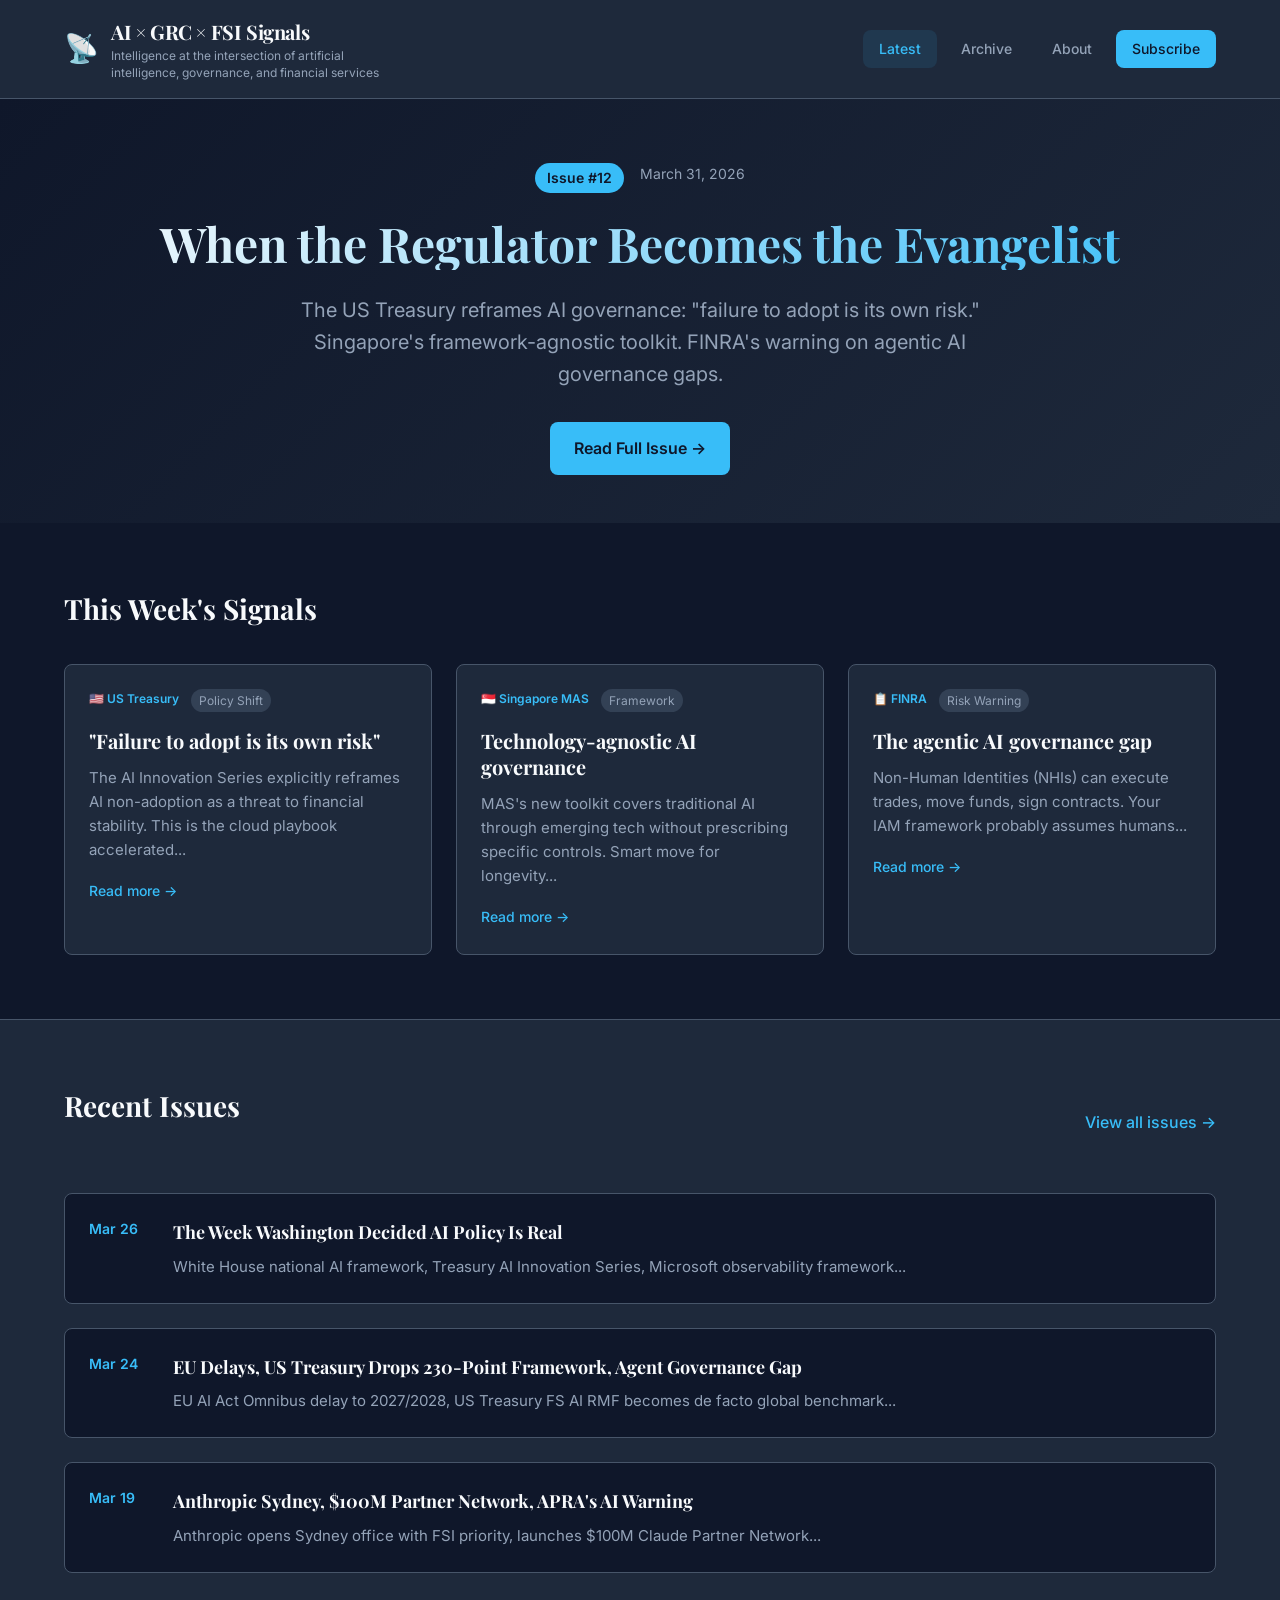
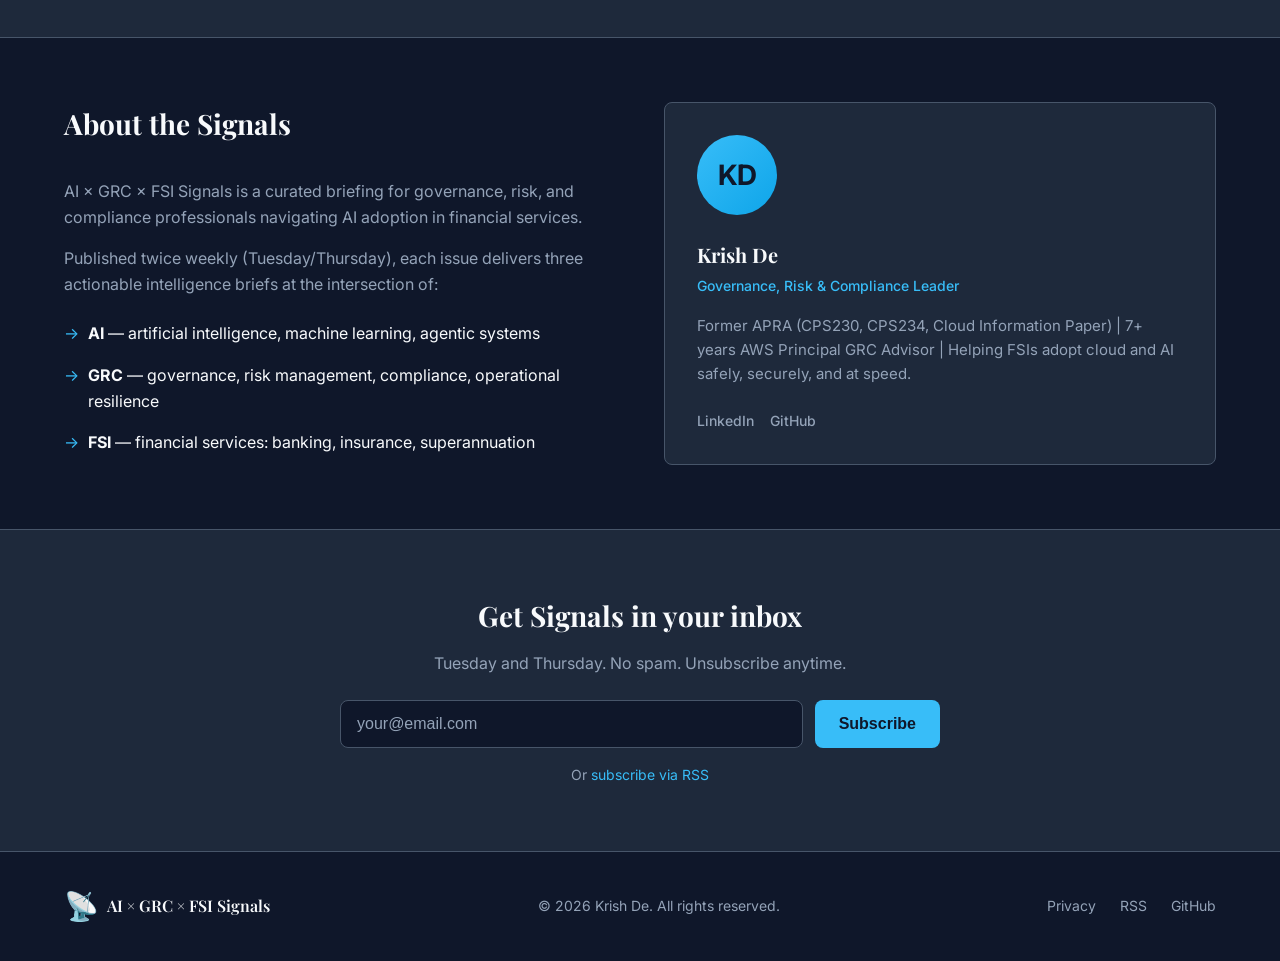
==== index.html @ a0c3f24d "Initial website deploy" ====
<!DOCTYPE html>
<html lang="en">
<head>
    <meta charset="UTF-8">
    <meta name="viewport" content="width=device-width, initial-scale=1.0">
    <title>AI × GRC × FSI Signals</title>
    <link rel="stylesheet" href="styles.css">
    <link rel="preconnect" href="https://fonts.googleapis.com">
    <link rel="preconnect" href="https://fonts.gstatic.com" crossorigin>
    <link href="https://fonts.googleapis.com/css2?family=Inter:wght@300;400;500;600;700&family=Playfair+Display:wght@600;700&display=swap" rel="stylesheet">
</head>
<body>
    <header class="site-header">
        <div class="container">
            <div class="brand">
                <span class="brand-icon">📡</span>
                <div class="brand-text">
                    <h1 class="brand-title">AI × GRC × FSI Signals</h1>
                    <p class="brand-tagline">Intelligence at the intersection of artificial intelligence, governance, and financial services</p>
                </div>
            </div>
            <nav class="site-nav">
                <a href="#latest" class="nav-link active">Latest</a>
                <a href="#archive" class="nav-link">Archive</a>
                <a href="#about" class="nav-link">About</a>
                <a href="#subscribe" class="nav-link nav-cta">Subscribe</a>
            </nav>
        </div>
    </header>

    <main>
        <!-- Hero / Latest Issue -->
        <section id="latest" class="hero">
            <div class="container">
                <div class="issue-badge">
                    <span class="issue-number">Issue #12</span>
                    <span class="issue-date">March 31, 2026</span>
                </div>
                <h2 class="hero-title">When the Regulator Becomes the Evangelist</h2>
                <p class="hero-summary">The US Treasury reframes AI governance: "failure to adopt is its own risk." Singapore's framework-agnostic toolkit. FINRA's warning on agentic AI governance gaps.</p>
                <a href="issues/2026-03-31.html" class="btn btn-primary">Read Full Issue →</a>
            </div>
        </section>

        <!-- Signal Grid -->
        <section class="signal-grid">
            <div class="container">
                <h3 class="section-title">This Week's Signals</h3>
                <div class="signals">
                    <article class="signal-card">
                        <div class="signal-meta">
                            <span class="signal-source">🇺🇸 US Treasury</span>
                            <span class="signal-type">Policy Shift</span>
                        </div>
                        <h4 class="signal-title">"Failure to adopt is its own risk"</h4>
                        <p class="signal-preview">The AI Innovation Series explicitly reframes AI non-adoption as a threat to financial stability. This is the cloud playbook accelerated...</p>
                        <a href="issues/2026-03-31.html#signal-1" class="signal-link">Read more →</a>
                    </article>

                    <article class="signal-card">
                        <div class="signal-meta">
                            <span class="signal-source">🇸🇬 Singapore MAS</span>
                            <span class="signal-type">Framework</span>
                        </div>
                        <h4 class="signal-title">Technology-agnostic AI governance</h4>
                        <p class="signal-preview">MAS's new toolkit covers traditional AI through emerging tech without prescribing specific controls. Smart move for longevity...</p>
                        <a href="issues/2026-03-31.html#signal-2" class="signal-link">Read more →</a>
                    </article>

                    <article class="signal-card">
                        <div class="signal-meta">
                            <span class="signal-source">📋 FINRA</span>
                            <span class="signal-type">Risk Warning</span>
                        </div>
                        <h4 class="signal-title">The agentic AI governance gap</h4>
                        <p class="signal-preview">Non-Human Identities (NHIs) can execute trades, move funds, sign contracts. Your IAM framework probably assumes humans...</p>
                        <a href="issues/2026-03-31.html#signal-3" class="signal-link">Read more →</a>
                    </article>
                </div>
            </div>
        </section>

        <!-- Archive Preview -->
        <section id="archive" class="archive-preview">
            <div class="container">
                <div class="section-header">
                    <h3 class="section-title">Recent Issues</h3>
                    <a href="archive.html" class="link-all">View all issues →</a>
                </div>
                <div class="issue-list">
                    <article class="issue-item">
                        <div class="issue-date-compact">Mar 26</div>
                        <div class="issue-content">
                            <h4><a href="issues/2026-03-26.html">The Week Washington Decided AI Policy Is Real</a></h4>
                            <p>White House national AI framework, Treasury AI Innovation Series, Microsoft observability framework...</p>
                        </div>
                    </article>
                    <article class="issue-item">
                        <div class="issue-date-compact">Mar 24</div>
                        <div class="issue-content">
                            <h4><a href="issues/2026-03-24.html">EU Delays, US Treasury Drops 230-Point Framework, Agent Governance Gap</a></h4>
                            <p>EU AI Act Omnibus delay to 2027/2028, US Treasury FS AI RMF becomes de facto global benchmark...</p>
                        </div>
                    </article>
                    <article class="issue-item">
                        <div class="issue-date-compact">Mar 19</div>
                        <div class="issue-content">
                            <h4><a href="issues/2026-03-19.html">Anthropic Sydney, $100M Partner Network, APRA's AI Warning</a></h4>
                            <p>Anthropic opens Sydney office with FSI priority, launches $100M Claude Partner Network...</p>
                        </div>
                    </article>
                </div>
            </div>
        </section>

        <!-- About / Author -->
        <section id="about" class="about">
            <div class="container">
                <div class="about-grid">
                    <div class="about-content">
                        <h3 class="section-title">About the Signals</h3>
                        <p>AI × GRC × FSI Signals is a curated briefing for governance, risk, and compliance professionals navigating AI adoption in financial services.</p>
                        <p>Published twice weekly (Tuesday/Thursday), each issue delivers three actionable intelligence briefs at the intersection of:</p>
                        <ul class="about-list">
                            <li><strong>AI</strong> — artificial intelligence, machine learning, agentic systems</li>
                            <li><strong>GRC</strong> — governance, risk management, compliance, operational resilience</li>
                            <li><strong>FSI</strong> — financial services: banking, insurance, superannuation</li>
                        </ul>
                    </div>
                    <div class="author-card">
                        <div class="author-avatar">KD</div>
                        <div class="author-info">
                            <h4 class="author-name">Krish De</h4>
                            <p class="author-title">Governance, Risk & Compliance Leader</p>
                            <p class="author-bio">Former APRA (CPS230, CPS234, Cloud Information Paper) | 7+ years AWS Principal GRC Advisor | Helping FSIs adopt cloud and AI safely, securely, and at speed.</p>
                            <div class="author-links">
                                <a href="https://linkedin.com/in/krishde" class="social-link">LinkedIn</a>
                                <a href="https://github.com/kdeath83" class="social-link">GitHub</a>
                            </div>
                        </div>
                    </div>
                </div>
            </div>
        </section>

        <!-- Subscribe -->
        <section id="subscribe" class="subscribe">
            <div class="container">
                <div class="subscribe-box">
                    <h3 class="subscribe-title">Get Signals in your inbox</h3>
                    <p class="subscribe-text">Tuesday and Thursday. No spam. Unsubscribe anytime.</p>
                    <form class="subscribe-form" action="https://buttondown.email/api/emails/embed-subscribe/YOUR_NEWSLETTER" method="post" target="popupwindow">
                        <input type="email" name="email" placeholder="your@email.com" required class="subscribe-input">
                        <button type="submit" class="btn btn-primary">Subscribe</button>
                    </form>
                    <p class="subscribe-note">Or <a href="feed.xml">subscribe via RSS</a></p>
                </div>
            </div>
        </section>
    </main>

    <footer class="site-footer">
        <div class="container">
            <div class="footer-content">
                <div class="footer-brand">
                    <span class="brand-icon">📡</span>
                    <span class="footer-title">AI × GRC × FSI Signals</span>
                </div>
                <p class="footer-text">© 2026 Krish De. All rights reserved.</p>
                <div class="footer-links">
                    <a href="privacy.html">Privacy</a>
                    <a href="feed.xml">RSS</a>
                    <a href="https://github.com/kdeath83/AI-GRC-FSI-Signals-">GitHub</a>
                </div>
            </div>
        </div>
    </footer>

    <script src="script.js"></script>
</body>
</html>
---- styles.css ----
/* ===== CSS Variables ===== */
:root {
    --color-bg: #0f172a;
    --color-bg-elevated: #1e293b;
    --color-bg-card: #334155;
    --color-text: #f8fafc;
    --color-text-muted: #94a3b8;
    --color-accent: #38bdf8;
    --color-accent-hover: #0ea5e9;
    --color-border: #475569;
    --font-sans: 'Inter', -apple-system, BlinkMacSystemFont, sans-serif;
    --font-serif: 'Playfair Display', Georgia, serif;
    --radius: 8px;
    --shadow: 0 4px 6px -1px rgba(0, 0, 0, 0.3);
    --shadow-lg: 0 10px 15px -3px rgba(0, 0, 0, 0.4);
}

/* ===== Reset ===== */
*, *::before, *::after {
    box-sizing: border-box;
    margin: 0;
    padding: 0;
}

html {
    scroll-behavior: smooth;
}

body {
    font-family: var(--font-sans);
    background: var(--color-bg);
    color: var(--color-text);
    line-height: 1.6;
    min-height: 100vh;
}

.container {
    max-width: 1200px;
    margin: 0 auto;
    padding: 0 1.5rem;
}

/* ===== Header ===== */
.site-header {
    background: var(--color-bg-elevated);
    border-bottom: 1px solid var(--color-border);
    padding: 1rem 0;
    position: sticky;
    top: 0;
    z-index: 100;
}

.site-header .container {
    display: flex;
    align-items: center;
    justify-content: space-between;
}

.brand {
    display: flex;
    align-items: center;
    gap: 0.75rem;
}

.brand-icon {
    font-size: 1.75rem;
}

.brand-title {
    font-family: var(--font-serif);
    font-size: 1.25rem;
    font-weight: 700;
    letter-spacing: -0.02em;
}

.brand-tagline {
    font-size: 0.75rem;
    color: var(--color-text-muted);
    max-width: 300px;
    line-height: 1.4;
}

.site-nav {
    display: flex;
    gap: 0.5rem;
}

.nav-link {
    color: var(--color-text-muted);
    text-decoration: none;
    padding: 0.5rem 1rem;
    border-radius: var(--radius);
    font-size: 0.875rem;
    font-weight: 500;
    transition: all 0.2s;
}

.nav-link:hover {
    color: var(--color-text);
    background: var(--color-bg-card);
}

.nav-link.active {
    color: var(--color-accent);
    background: rgba(56, 189, 248, 0.1);
}

.nav-cta {
    background: var(--color-accent);
    color: var(--color-bg);
}

.nav-cta:hover {
    background: var(--color-accent-hover);
    color: var(--color-bg);
}

/* ===== Hero ===== */
.hero {
    padding: 4rem 0 3rem;
    background: linear-gradient(135deg, var(--color-bg) 0%, var(--color-bg-elevated) 100%);
    text-align: center;
}

.issue-badge {
    display: inline-flex;
    gap: 1rem;
    margin-bottom: 1.5rem;
    font-size: 0.875rem;
}

.issue-number {
    background: var(--color-accent);
    color: var(--color-bg);
    padding: 0.25rem 0.75rem;
    border-radius: 9999px;
    font-weight: 600;
}

.issue-date {
    color: var(--color-text-muted);
}

.hero-title {
    font-family: var(--font-serif);
    font-size: 3rem;
    font-weight: 700;
    line-height: 1.1;
    margin-bottom: 1.5rem;
    background: linear-gradient(135deg, var(--color-text) 0%, var(--color-accent) 100%);
    -webkit-background-clip: text;
    -webkit-text-fill-color: transparent;
    background-clip: text;
}

.hero-summary {
    font-size: 1.25rem;
    color: var(--color-text-muted);
    max-width: 700px;
    margin: 0 auto 2rem;
}

/* ===== Buttons ===== */
.btn {
    display: inline-flex;
    align-items: center;
    gap: 0.5rem;
    padding: 0.875rem 1.5rem;
    border-radius: var(--radius);
    font-weight: 600;
    text-decoration: none;
    transition: all 0.2s;
    border: none;
    cursor: pointer;
    font-size: 1rem;
}

.btn-primary {
    background: var(--color-accent);
    color: var(--color-bg);
}

.btn-primary:hover {
    background: var(--color-accent-hover);
    transform: translateY(-2px);
}

/* ===== Signal Grid ===== */
.signal-grid {
    padding: 4rem 0;
}

.section-title {
    font-family: var(--font-serif);
    font-size: 1.75rem;
    margin-bottom: 2rem;
}

.signals {
    display: grid;
    grid-template-columns: repeat(auto-fit, minmax(320px, 1fr));
    gap: 1.5rem;
}

.signal-card {
    background: var(--color-bg-elevated);
    border: 1px solid var(--color-border);
    border-radius: var(--radius);
    padding: 1.5rem;
    transition: all 0.3s;
}

.signal-card:hover {
    transform: translateY(-4px);
    box-shadow: var(--shadow-lg);
    border-color: var(--color-accent);
}

.signal-meta {
    display: flex;
    gap: 0.75rem;
    margin-bottom: 1rem;
}

.signal-source {
    font-size: 0.75rem;
    font-weight: 600;
    color: var(--color-accent);
}

.signal-type {
    font-size: 0.75rem;
    background: var(--color-bg-card);
    color: var(--color-text-muted);
    padding: 0.125rem 0.5rem;
    border-radius: 9999px;
}

.signal-title {
    font-family: var(--font-serif);
    font-size: 1.25rem;
    margin-bottom: 0.75rem;
    line-height: 1.3;
}

.signal-preview {
    color: var(--color-text-muted);
    font-size: 0.9375rem;
    margin-bottom: 1rem;
}

.signal-link {
    color: var(--color-accent);
    text-decoration: none;
    font-weight: 500;
    font-size: 0.875rem;
}

.signal-link:hover {
    text-decoration: underline;
}

/* ===== Archive Preview ===== */
.archive-preview {
    padding: 4rem 0;
    background: var(--color-bg-elevated);
    border-top: 1px solid var(--color-border);
    border-bottom: 1px solid var(--color-border);
}

.section-header {
    display: flex;
    justify-content: space-between;
    align-items: center;
    margin-bottom: 2rem;
}

.link-all {
    color: var(--color-accent);
    text-decoration: none;
    font-weight: 500;
}

.link-all:hover {
    text-decoration: underline;
}

.issue-list {
    display: flex;
    flex-direction: column;
    gap: 1.5rem;
}

.issue-item {
    display: flex;
    gap: 1.5rem;
    padding: 1.5rem;
    background: var(--color-bg);
    border-radius: var(--radius);
    border: 1px solid var(--color-border);
    transition: all 0.2s;
}

.issue-item:hover {
    border-color: var(--color-accent);
}

.issue-date-compact {
    font-size: 0.875rem;
    font-weight: 600;
    color: var(--color-accent);
    white-space: nowrap;
    min-width: 60px;
}

.issue-content h4 {
    font-family: var(--font-serif);
    font-size: 1.125rem;
    margin-bottom: 0.5rem;
}

.issue-content h4 a {
    color: var(--color-text);
    text-decoration: none;
}

.issue-content h4 a:hover {
    color: var(--color-accent);
}

.issue-content p {
    color: var(--color-text-muted);
    font-size: 0.9375rem;
}

/* ===== About ===== */
.about {
    padding: 4rem 0;
}

.about-grid {
    display: grid;
    grid-template-columns: 1fr 1fr;
    gap: 3rem;
    align-items: start;
}

.about-content p {
    margin-bottom: 1rem;
    color: var(--color-text-muted);
}

.about-list {
    list-style: none;
    margin-top: 1rem;
}

.about-list li {
    padding: 0.5rem 0;
    padding-left: 1.5rem;
    position: relative;
}

.about-list li::before {
    content: "→";
    position: absolute;
    left: 0;
    color: var(--color-accent);
}

.author-card {
    background: var(--color-bg-elevated);
    border: 1px solid var(--color-border);
    border-radius: var(--radius);
    padding: 2rem;
}

.author-avatar {
    width: 80px;
    height: 80px;
    background: linear-gradient(135deg, var(--color-accent) 0%, var(--color-accent-hover) 100%);
    border-radius: 50%;
    display: flex;
    align-items: center;
    justify-content: center;
    font-size: 1.75rem;
    font-weight: 700;
    color: var(--color-bg);
    margin-bottom: 1.5rem;
}

.author-name {
    font-family: var(--font-serif);
    font-size: 1.25rem;
    margin-bottom: 0.25rem;
}

.author-title {
    color: var(--color-accent);
    font-size: 0.875rem;
    font-weight: 500;
    margin-bottom: 1rem;
}

.author-bio {
    color: var(--color-text-muted);
    font-size: 0.9375rem;
    margin-bottom: 1.5rem;
}

.author-links {
    display: flex;
    gap: 1rem;
}

.social-link {
    color: var(--color-text-muted);
    text-decoration: none;
    font-size: 0.875rem;
    font-weight: 500;
}

.social-link:hover {
    color: var(--color-accent);
}

/* ===== Subscribe ===== */
.subscribe {
    padding: 4rem 0;
    background: var(--color-bg-elevated);
    border-top: 1px solid var(--color-border);
}

.subscribe-box {
    max-width: 600px;
    margin: 0 auto;
    text-align: center;
}

.subscribe-title {
    font-family: var(--font-serif);
    font-size: 1.75rem;
    margin-bottom: 0.75rem;
}

.subscribe-text {
    color: var(--color-text-muted);
    margin-bottom: 1.5rem;
}

.subscribe-form {
    display: flex;
    gap: 0.75rem;
    margin-bottom: 1rem;
}

.subscribe-input {
    flex: 1;
    padding: 0.875rem 1rem;
    background: var(--color-bg);
    border: 1px solid var(--color-border);
    border-radius: var(--radius);
    color: var(--color-text);
    font-size: 1rem;
}

.subscribe-input::placeholder {
    color: var(--color-text-muted);
}

.subscribe-input:focus {
    outline: none;
    border-color: var(--color-accent);
}

.subscribe-note {
    color: var(--color-text-muted);
    font-size: 0.875rem;
}

.subscribe-note a {
    color: var(--color-accent);
    text-decoration: none;
}

/* ===== Footer ===== */
.site-footer {
    padding: 2rem 0;
    background: var(--color-bg);
    border-top: 1px solid var(--color-border);
}

.footer-content {
    display: flex;
    align-items: center;
    justify-content: space-between;
    flex-wrap: wrap;
    gap: 1rem;
}

.footer-brand {
    display: flex;
    align-items: center;
    gap: 0.5rem;
}

.footer-title {
    font-family: var(--font-serif);
    font-weight: 600;
}

.footer-text {
    color: var(--color-text-muted);
    font-size: 0.875rem;
}

.footer-links {
    display: flex;
    gap: 1.5rem;
}

.footer-links a {
    color: var(--color-text-muted);
    text-decoration: none;
    font-size: 0.875rem;
}

.footer-links a:hover {
    color: var(--color-accent);
}

/* ===== Responsive ===== */
@media (max-width: 768px) {
    .site-header .container {
        flex-direction: column;
        gap: 1rem;
    }

    .site-nav {
        flex-wrap: wrap;
        justify-content: center;
    }

    .hero-title {
        font-size: 2rem;
    }

    .about-grid {
        grid-template-columns: 1fr;
    }

    .subscribe-form {
        flex-direction: column;
    }

    .footer-content {
        flex-direction: column;
        text-align: center;
    }
}
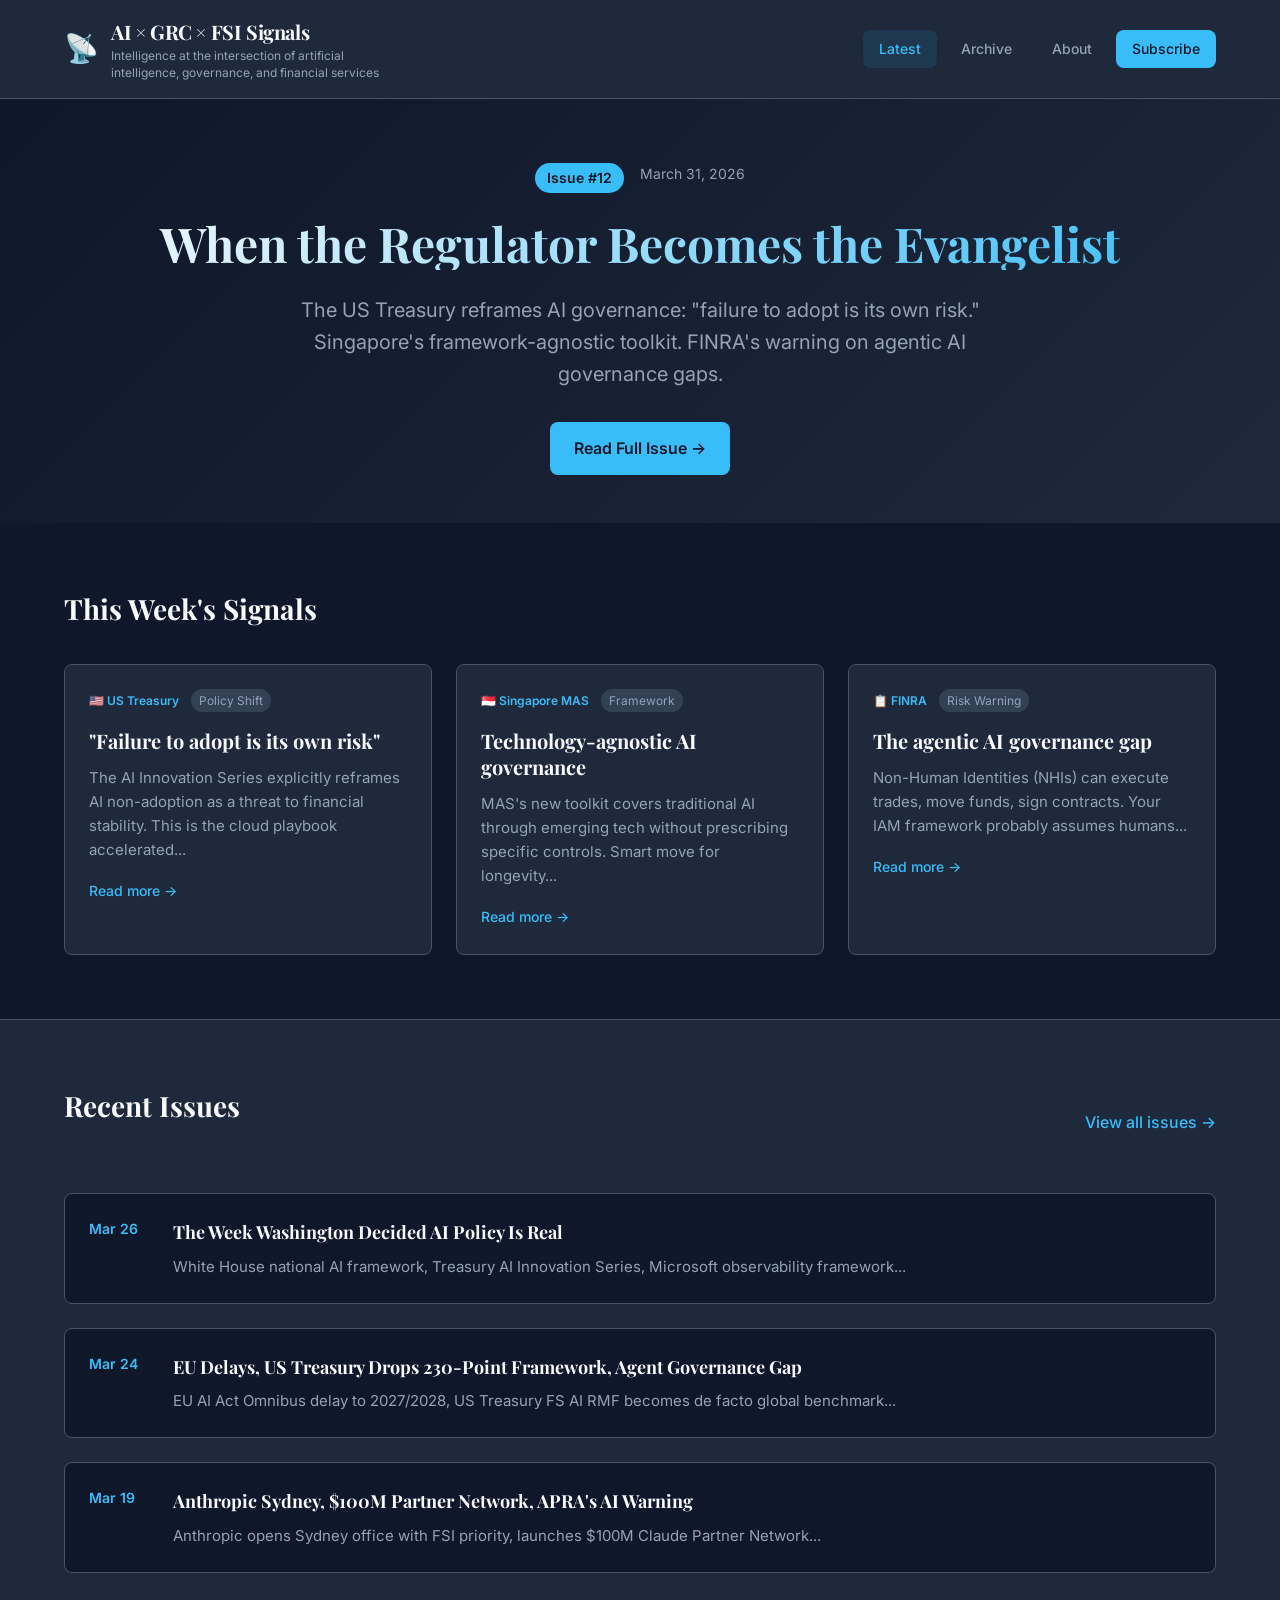
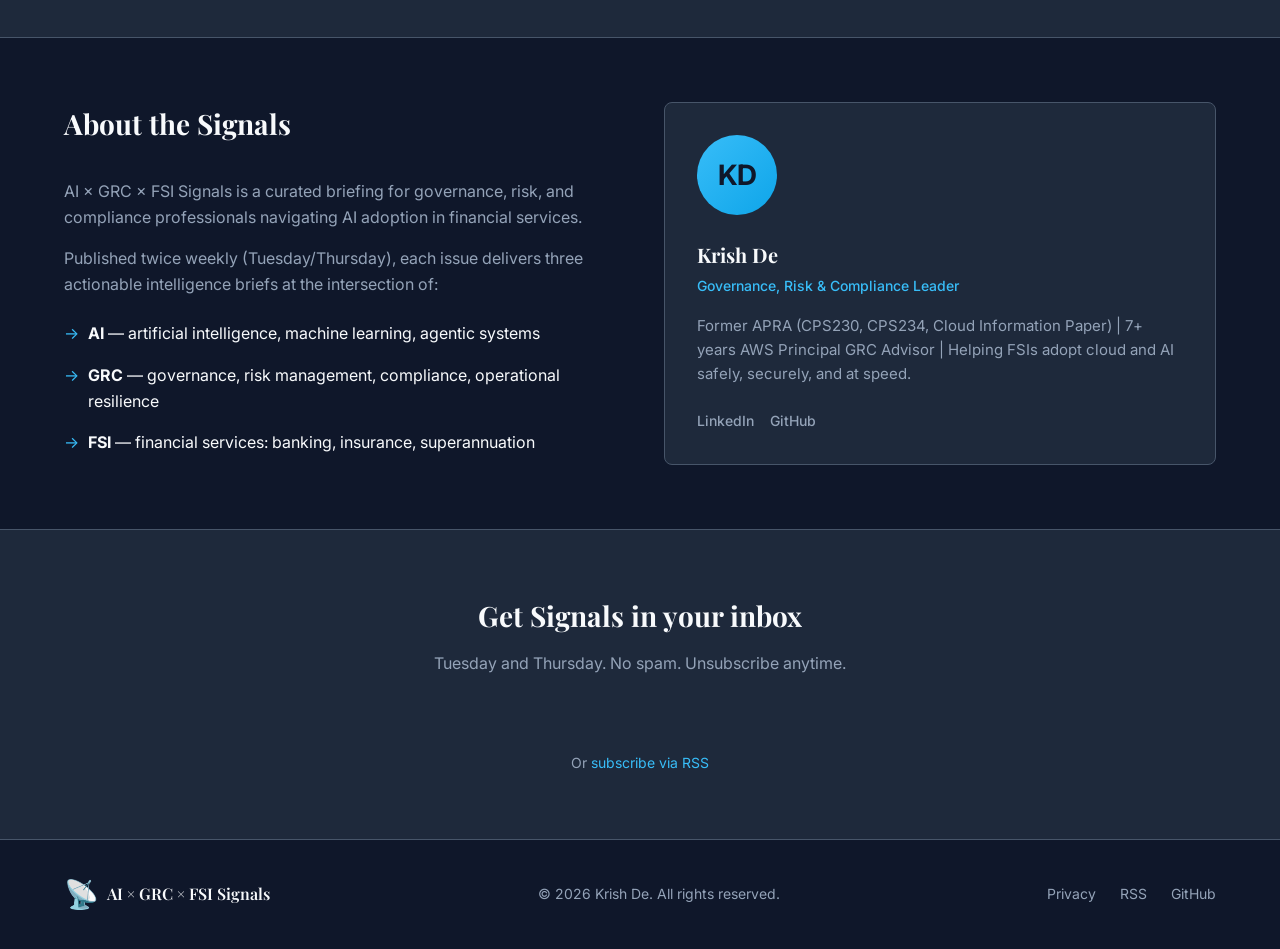
==== commit fdeb78a9: "Add Beehiiv subscribe integration with setup instructions" ====
--- a/index.html
+++ b/index.html
@@ -149,7 +149,16 @@
                 <div class="subscribe-box">
                     <h3 class="subscribe-title">Get Signals in your inbox</h3>
                     <p class="subscribe-text">Tuesday and Thursday. No spam. Unsubscribe anytime.</p>
-                    <form class="subscribe-form" action="https://buttondown.email/api/emails/embed-subscribe/YOUR_NEWSLETTER" method="post" target="popupwindow">
+                    <!-- BEEHIIV EMBED - Replace with your actual embed code from Settings > Integrations > API & Embeds -->
+                    <iframe src="https://embeds.beehiiv.com/YOUR_PUBLICATION_ID?slim=true" 
+                            data-test-id="beehiiv-embed" 
+                            height="52" 
+                            frameborder="0" 
+                            scrolling="no" 
+                            style="width: 100%; max-width: 600px; margin: 0 auto; border-radius: 8px; background: transparent;">
+                    </iframe>
+                    <!-- Fallback form until you get your Beehiiv embed code -->
+                    <form class="subscribe-form beehiiv-fallback" action="#" method="post" style="display: none;">
                         <input type="email" name="email" placeholder="your@email.com" required class="subscribe-input">
                         <button type="submit" class="btn btn-primary">Subscribe</button>
                     </form>
--- a/styles.css
+++ b/styles.css
@@ -71,6 +71,7 @@
     font-size: 1.25rem;
     font-weight: 700;
     letter-spacing: -0.02em;
+    color: var(--color-text);
 }
 
 .brand-tagline {
@@ -529,6 +530,237 @@
     color: var(--color-accent);
 }
 
+/* ===== Issue Page Styles ===== */
+.issue-full {
+    padding: 2rem 0;
+}
+
+.issue-header {
+    text-align: center;
+    padding: 3rem 0;
+    background: linear-gradient(135deg, var(--color-bg) 0%, var(--color-bg-elevated) 100%);
+    border-bottom: 1px solid var(--color-border);
+}
+
+.issue-title {
+    font-family: var(--font-serif);
+    font-size: 2.5rem;
+    font-weight: 700;
+    line-height: 1.2;
+    margin: 1.5rem 0 1rem;
+    color: var(--color-text) !important;
+}
+
+.issue-summary {
+    font-size: 1.125rem;
+    color: var(--color-text-muted);
+    max-width: 700px;
+    margin: 0 auto;
+}
+
+.signal-full {
+    padding: 2.5rem 0;
+    border-bottom: 1px solid var(--color-border);
+}
+
+.signal-full:last-of-type {
+    border-bottom: none;
+}
+
+.signal-header {
+    display: flex;
+    flex-direction: row;
+    align-items: center;
+    gap: 0.75rem;
+    margin-bottom: 1.5rem;
+}
+
+.signal-emoji {
+    font-size: 1.5rem;
+    line-height: 1;
+}
+
+.signal-meta {
+    display: flex;
+    flex-direction: row;
+    align-items: center;
+    gap: 0.75rem;
+}
+
+.signal-emoji {
+    font-size: 2rem;
+}
+
+.signal-meta {
+    display: flex;
+    gap: 0.75rem;
+}
+
+.signal-headline {
+    font-family: var(--font-serif);
+    font-size: 1.5rem;
+    line-height: 1.3;
+    margin-bottom: 1.25rem;
+    color: var(--color-text);
+}
+
+.signal-full p {
+    color: var(--color-text-muted);
+    margin-bottom: 1rem;
+    font-size: 1rem;
+    line-height: 1.7;
+}
+
+.signal-full p strong,
+.signal-full p em {
+    color: var(--color-text);
+}
+
+.issue-sources-section {
+    background: var(--color-bg-elevated);
+    border: 1px solid var(--color-border);
+    border-radius: var(--radius);
+    padding: 2rem;
+    margin: 3rem 0;
+}
+
+.sources-title {
+    font-family: var(--font-serif);
+    font-size: 1.25rem;
+    margin-bottom: 1.5rem;
+    color: var(--color-text);
+}
+
+.sources-list {
+    display: flex;
+    flex-direction: column;
+    gap: 1rem;
+}
+
+.source-item {
+    display: flex;
+    align-items: flex-start;
+    gap: 0.75rem;
+}
+
+.source-emoji {
+    font-size: 1.25rem;
+    line-height: 1.5;
+    flex-shrink: 0;
+}
+
+.source-link {
+    color: var(--color-accent);
+    text-decoration: none;
+    font-weight: 500;
+}
+
+.source-link:hover {
+    text-decoration: underline;
+}
+
+.source-placeholder {
+    color: var(--color-text-muted);
+    font-style: italic;
+}
+
+.issue-close {
+    text-align: center;
+    padding: 3rem 0;
+}
+
+.close-emoji {
+    font-size: 2rem;
+    margin-bottom: 1rem;
+}
+
+.close-question {
+    font-size: 1.125rem;
+    color: var(--color-text);
+}
+
+.issue-share {
+    text-align: center;
+    padding: 1.5rem 0;
+    border-top: 1px solid var(--color-border);
+}
+
+.issue-share a {
+    color: var(--color-accent);
+    text-decoration: none;
+}
+
+.issue-share a:hover {
+    text-decoration: underline;
+}
+
+/* ===== Beehiiv Embed Styles ===== */
+iframe[data-test-id="beehiiv-embed"] {
+    width: 100% !important;
+    max-width: 600px;
+    margin: 0 auto;
+    display: block;
+}
+
+/* ===== Issue Page Styles ===== */
+.gradient-title {
+    background: linear-gradient(135deg, var(--color-text) 0%, var(--color-accent) 100%);
+    -webkit-background-clip: text;
+    -webkit-text-fill-color: transparent;
+    background-clip: text;
+}
+
+.signal-title-main {
+    color: var(--color-text);
+}
+
+.issue-sources-section {
+    background: var(--color-bg-elevated);
+    border: 1px solid var(--color-border);
+    border-radius: var(--radius);
+    padding: 2rem;
+    margin: 3rem 0;
+}
+
+.sources-title {
+    font-family: var(--font-serif);
+    font-size: 1.25rem;
+    margin-bottom: 1.5rem;
+    color: var(--color-text);
+}
+
+.sources-list {
+    display: flex;
+    flex-direction: column;
+    gap: 1rem;
+}
+
+.source-item {
+    display: flex;
+    align-items: flex-start;
+    gap: 0.75rem;
+}
+
+.source-emoji {
+    font-size: 1.25rem;
+    line-height: 1.5;
+}
+
+.source-link {
+    color: var(--color-accent);
+    text-decoration: none;
+    font-weight: 500;
+}
+
+.source-link:hover {
+    text-decoration: underline;
+}
+
+.source-placeholder {
+    color: var(--color-text-muted);
+    font-style: italic;
+}
+
 /* ===== Responsive ===== */
 @media (max-width: 768px) {
     .site-header .container {
